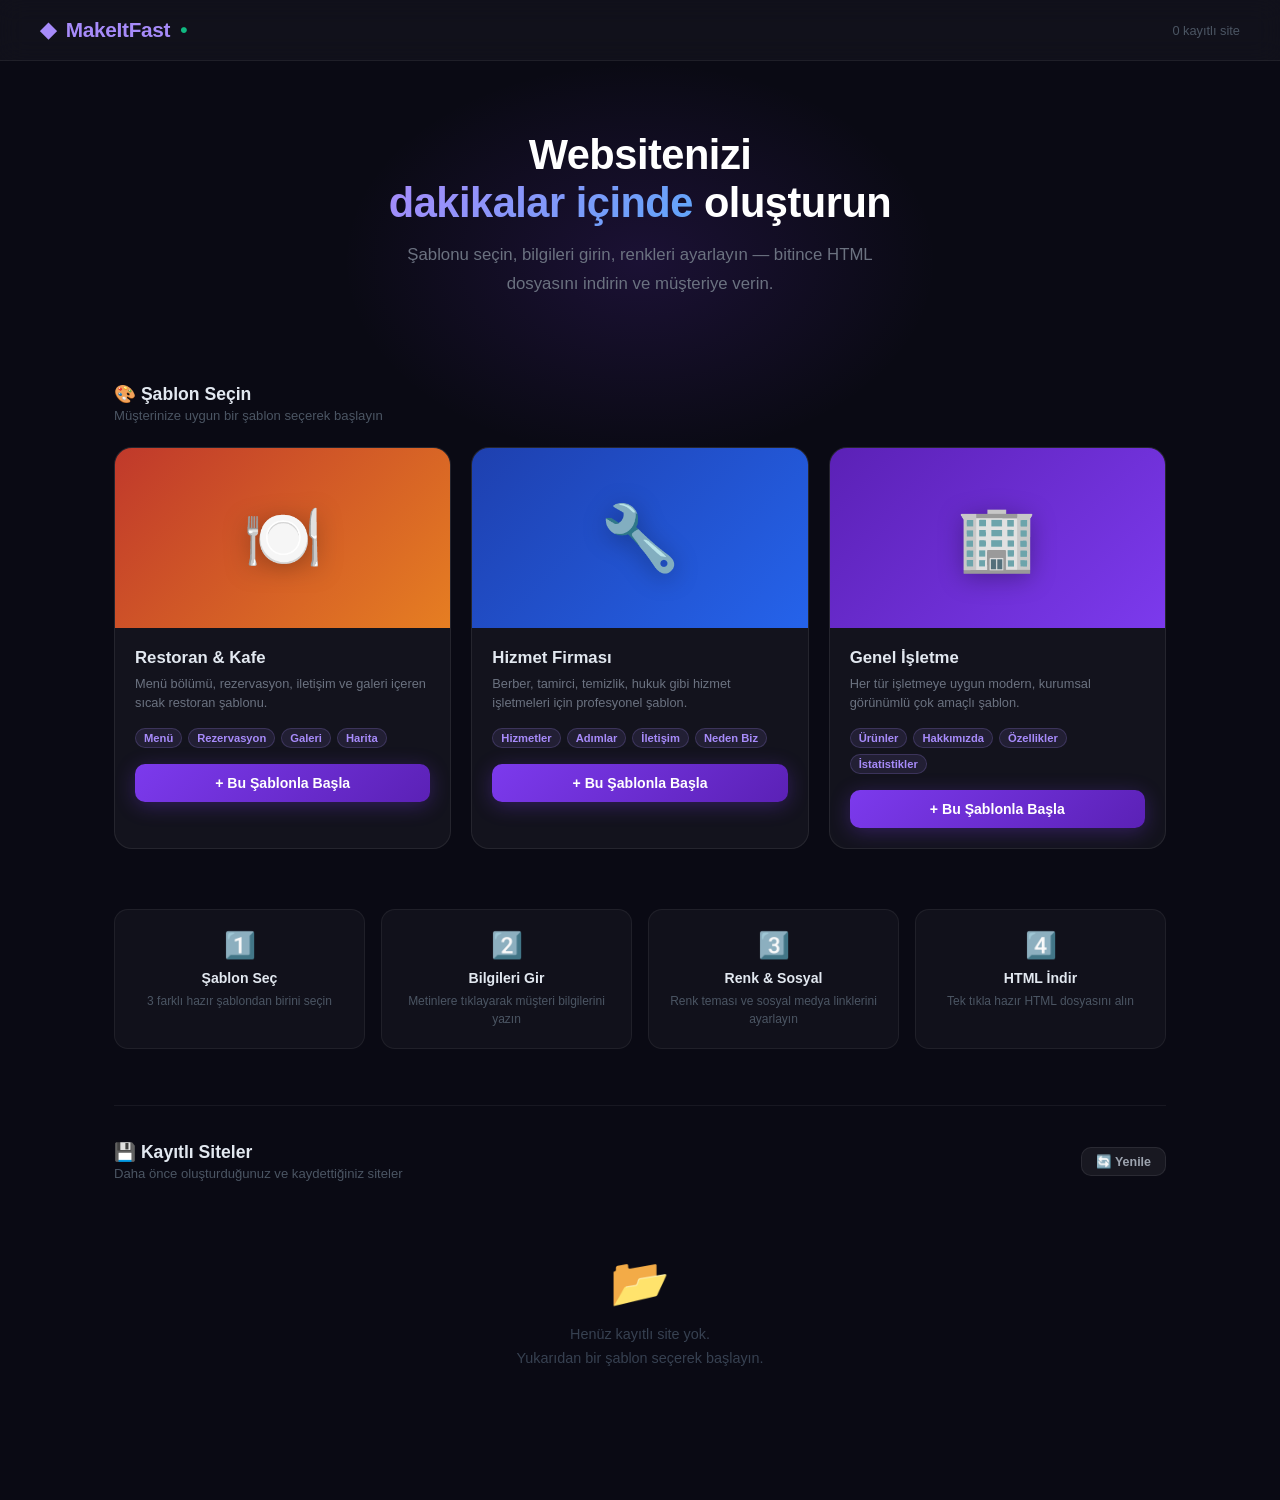
==== index.html @ 0255619b "Add files via upload" ====
<!DOCTYPE html>
<html lang="tr">
<head>
  <meta charset="UTF-8">
  <meta name="viewport" content="width=device-width, initial-scale=1.0">
  <title>MakeItFast — Hızlı Website Oluşturucu</title>
  <link rel="stylesheet" href="css/dashboard.css">
</head>
<body>

  <!-- ═══════════════════════════════════════════════════════
       HEADER
  ════════════════════════════════════════════════════════════ -->
  <header class="header">
    <div class="header-brand">
      <span>◆</span> MakeItFast <span class="dot">•</span>
    </div>
    <div class="header-actions">
      <span style="font-size:.8rem;color:#4B5563;" id="site-count-badge"></span>
    </div>
  </header>

  <!-- ═══════════════════════════════════════════════════════
       INTRO
  ════════════════════════════════════════════════════════════ -->
  <section class="dash-intro">
    <h1>Websitenizi<br><em>dakikalar içinde</em> oluşturun</h1>
    <p>Şablonu seçin, bilgileri girin, renkleri ayarlayın — bitince HTML dosyasını indirin ve müşteriye verin.</p>
  </section>

  <!-- ═══════════════════════════════════════════════════════
       MAIN CONTENT
  ════════════════════════════════════════════════════════════ -->
  <main class="dash-content">

    <!-- ─── TEMPLATES ──────────────────────────────────── -->
    <div class="section-header">
      <div>
        <div class="section-title">🎨 Şablon Seçin</div>
        <div class="section-subtitle">Müşterinize uygun bir şablon seçerek başlayın</div>
      </div>
    </div>

    <div class="templates-grid">

      <!-- Restoran -->
      <div class="template-card tpl-restaurant">
        <div class="template-preview">
          <span class="emoji">🍽️</span>
        </div>
        <div class="template-info">
          <div class="template-name">Restoran & Kafe</div>
          <div class="template-desc">Menü bölümü, rezervasyon, iletişim ve galeri içeren sıcak restoran şablonu.</div>
          <div class="template-tags">
            <span class="tag">Menü</span>
            <span class="tag">Rezervasyon</span>
            <span class="tag">Galeri</span>
            <span class="tag">Harita</span>
          </div>
          <a class="btn btn-primary" href="editor.html?template=restaurant&id=new" onclick="createSite('restaurant')">
            + Bu Şablonla Başla
          </a>
        </div>
      </div>

      <!-- Hizmet -->
      <div class="template-card tpl-service">
        <div class="template-preview">
          <span class="emoji">🔧</span>
        </div>
        <div class="template-info">
          <div class="template-name">Hizmet Firması</div>
          <div class="template-desc">Berber, tamirci, temizlik, hukuk gibi hizmet işletmeleri için profesyonel şablon.</div>
          <div class="template-tags">
            <span class="tag">Hizmetler</span>
            <span class="tag">Adımlar</span>
            <span class="tag">İletişim</span>
            <span class="tag">Neden Biz</span>
          </div>
          <a class="btn btn-primary" href="editor.html?template=service&id=new" onclick="createSite('service')">
            + Bu Şablonla Başla
          </a>
        </div>
      </div>

      <!-- Genel -->
      <div class="template-card tpl-business">
        <div class="template-preview">
          <span class="emoji">🏢</span>
        </div>
        <div class="template-info">
          <div class="template-name">Genel İşletme</div>
          <div class="template-desc">Her tür işletmeye uygun modern, kurumsal görünümlü çok amaçlı şablon.</div>
          <div class="template-tags">
            <span class="tag">Ürünler</span>
            <span class="tag">Hakkımızda</span>
            <span class="tag">Özellikler</span>
            <span class="tag">İstatistikler</span>
          </div>
          <a class="btn btn-primary" href="editor.html?template=business&id=new" onclick="createSite('business')">
            + Bu Şablonla Başla
          </a>
        </div>
      </div>

    </div>

    <!-- ─── HOW IT WORKS ────────────────────────────────── -->
    <div style="display:grid;grid-template-columns:repeat(4,1fr);gap:16px;margin-bottom:56px;">
      <div style="background:rgba(255,255,255,.03);border:1px solid rgba(255,255,255,.06);border-radius:14px;padding:20px;text-align:center;">
        <div style="font-size:1.6rem;margin-bottom:10px;">1️⃣</div>
        <div style="font-size:.88rem;font-weight:700;color:#E2E8F0;margin-bottom:6px;">Şablon Seç</div>
        <div style="font-size:.75rem;color:#4B5563;line-height:1.5;">3 farklı hazır şablondan birini seçin</div>
      </div>
      <div style="background:rgba(255,255,255,.03);border:1px solid rgba(255,255,255,.06);border-radius:14px;padding:20px;text-align:center;">
        <div style="font-size:1.6rem;margin-bottom:10px;">2️⃣</div>
        <div style="font-size:.88rem;font-weight:700;color:#E2E8F0;margin-bottom:6px;">Bilgileri Gir</div>
        <div style="font-size:.75rem;color:#4B5563;line-height:1.5;">Metinlere tıklayarak müşteri bilgilerini yazın</div>
      </div>
      <div style="background:rgba(255,255,255,.03);border:1px solid rgba(255,255,255,.06);border-radius:14px;padding:20px;text-align:center;">
        <div style="font-size:1.6rem;margin-bottom:10px;">3️⃣</div>
        <div style="font-size:.88rem;font-weight:700;color:#E2E8F0;margin-bottom:6px;">Renk & Sosyal</div>
        <div style="font-size:.75rem;color:#4B5563;line-height:1.5;">Renk teması ve sosyal medya linklerini ayarlayın</div>
      </div>
      <div style="background:rgba(255,255,255,.03);border:1px solid rgba(255,255,255,.06);border-radius:14px;padding:20px;text-align:center;">
        <div style="font-size:1.6rem;margin-bottom:10px;">4️⃣</div>
        <div style="font-size:.88rem;font-weight:700;color:#E2E8F0;margin-bottom:6px;">HTML İndir</div>
        <div style="font-size:.75rem;color:#4B5563;line-height:1.5;">Tek tıkla hazır HTML dosyasını alın</div>
      </div>
    </div>

    <hr class="divider">

    <!-- ─── SAVED SITES ─────────────────────────────────── -->
    <div class="section-header">
      <div>
        <div class="section-title">💾 Kayıtlı Siteler</div>
        <div class="section-subtitle">Daha önce oluşturduğunuz ve kaydettiğiniz siteler</div>
      </div>
      <button class="btn btn-ghost btn-sm" onclick="loadSitesList()">🔄 Yenile</button>
    </div>

    <div class="sites-list" id="sites-list">
      <div class="empty-state">
        <div class="empty-icon">📂</div>
        <p>Henüz kayıtlı site yok.<br>Yukarıdan bir şablon seçerek başlayın.</p>
      </div>
    </div>

  </main>

  <!-- ─── DELETE MODAL ──────────────────────────────────── -->
  <div class="modal-overlay" id="delete-modal">
    <div class="modal">
      <h3>🗑️ Siteyi Sil</h3>
      <p>Bu siteyi silmek istediğinizden emin misiniz? Bu işlem geri alınamaz.</p>
      <div class="modal-btns">
        <button class="btn btn-ghost" onclick="closeDeleteModal()">İptal</button>
        <button class="btn btn-danger" id="confirm-delete-btn">Evet, Sil</button>
      </div>
    </div>
  </div>

  <script>
    const TEMPLATE_META = {
      restaurant: { name: 'Restoran & Kafe', emoji: '🍽️', iconClass: 'site-icon-restaurant' },
      service:    { name: 'Hizmet Firması',  emoji: '🔧', iconClass: 'site-icon-service'    },
      business:   { name: 'Genel İşletme',   emoji: '🏢', iconClass: 'site-icon-business'   }
    };

    // When clicking "Bu Şablonla Başla", generate a new ID so it's a fresh site
    function createSite(templateId) {
      const id = Date.now().toString();
      const url = 'editor.html?template=' + templateId + '&id=' + id;
      window.location.href = url;
      return false;
    }

    function loadSitesList() {
      const index = JSON.parse(localStorage.getItem('sites_index') || '[]');
      const list = document.getElementById('sites-list');
      const badge = document.getElementById('site-count-badge');

      if (badge) badge.textContent = index.length + ' kayıtlı site';

      if (!index.length) {
        list.innerHTML = `<div class="empty-state"><div class="empty-icon">📂</div><p>Henüz kayıtlı site yok.<br>Yukarıdan bir şablon seçerek başlayın.</p></div>`;
        return;
      }

      list.innerHTML = index.map(site => {
        const meta = TEMPLATE_META[site.template] || { name: site.template, emoji: '🌐', iconClass: '' };
        const date = site.updatedAt ? new Date(site.updatedAt).toLocaleDateString('tr-TR', { day:'numeric', month:'long', year:'numeric', hour:'2-digit', minute:'2-digit' }) : '';
        return `
          <div class="site-card" id="sc-${site.id}">
            <div class="site-icon ${meta.iconClass}">${meta.emoji}</div>
            <div class="site-info">
              <div class="site-name">${escHtml(site.name || 'İsimsiz Site')}</div>
              <div class="site-meta">${meta.name} · Son güncelleme: ${date}</div>
            </div>
            <div class="site-actions">
              <a class="btn btn-ghost btn-sm" href="editor.html?template=${site.template}&id=${site.id}">✏️ Düzenle</a>
              <button class="btn btn-ghost btn-sm" onclick="downloadSite('${site.id}')">⬇ İndir</button>
              <button class="btn btn-danger btn-sm" onclick="confirmDelete('${site.id}')">🗑</button>
            </div>
          </div>`;
      }).join('');
    }

    function escHtml(s) { return s.replace(/&/g,'&amp;').replace(/</g,'&lt;').replace(/>/g,'&gt;'); }

    // Delete
    let pendingDeleteId = null;

    function confirmDelete(id) {
      pendingDeleteId = id;
      document.getElementById('delete-modal').classList.add('open');
      document.getElementById('confirm-delete-btn').onclick = () => deleteSite(id);
    }

    function closeDeleteModal() {
      document.getElementById('delete-modal').classList.remove('open');
      pendingDeleteId = null;
    }

    function deleteSite(id) {
      localStorage.removeItem('site_' + id);
      let index = JSON.parse(localStorage.getItem('sites_index') || '[]');
      index = index.filter(s => s.id !== id);
      localStorage.setItem('sites_index', JSON.stringify(index));
      closeDeleteModal();
      loadSitesList();
    }

    // Download from dashboard
    function downloadSite(id) {
      const data = localStorage.getItem('site_' + id);
      if (!data) { alert('Site verisi bulunamadı.'); return; }
      const site = JSON.parse(data);

      // We need templates to be loaded — open editor to export
      // Quick workaround: redirect to editor with export param
      const url = 'editor.html?template=' + site.template + '&id=' + id + '&autoexport=1';
      window.open(url, '_blank');
    }

    // Close modal on overlay click
    document.getElementById('delete-modal').addEventListener('click', function(e) {
      if (e.target === this) closeDeleteModal();
    });

    // Fix template card links to use createSite
    document.querySelectorAll('.template-card .btn').forEach(btn => {
      btn.addEventListener('click', function(e) {
        e.preventDefault();
        const href = this.getAttribute('href');
        const m = href.match(/template=(\w+)/);
        if (m) createSite(m[1]);
      });
    });

    // Init
    loadSitesList();
  </script>

</body>
</html>
---- css/dashboard.css ----
/* ============================================================
   DASHBOARD.CSS — Ana sayfa stilleri
   ============================================================ */

*, *::before, *::after { box-sizing: border-box; margin: 0; padding: 0; }
html { scroll-behavior: smooth; }
body {
  font-family: -apple-system, BlinkMacSystemFont, 'Segoe UI', Roboto, Arial, sans-serif;
  background: #0A0A14;
  color: #F1F5F9;
  min-height: 100vh;
}

/* ─── HEADER ──────────────────────────────────────────────── */
.header {
  display: flex;
  align-items: center;
  justify-content: space-between;
  padding: 18px 40px;
  background: rgba(255,255,255,.03);
  border-bottom: 1px solid rgba(255,255,255,.06);
  position: sticky;
  top: 0;
  z-index: 100;
  backdrop-filter: blur(12px);
}

.header-brand {
  display: flex;
  align-items: center;
  gap: 10px;
  font-size: 1.3rem;
  font-weight: 900;
  color: #A78BFA;
  letter-spacing: -.3px;
}

.header-brand .dot { color: #10B981; }

.header-actions { display: flex; align-items: center; gap: 10px; }

/* ─── HERO / INTRO ──────────────────────────────────────────── */
.dash-intro {
  text-align: center;
  padding: 70px 20px 50px;
  position: relative;
}

.dash-intro::before {
  content: '';
  position: absolute;
  top: 0; left: 50%; transform: translateX(-50%);
  width: 600px; height: 400px;
  background: radial-gradient(ellipse at center, rgba(124,58,237,.15) 0%, transparent 70%);
  pointer-events: none;
}

.dash-intro h1 {
  font-size: 2.6rem;
  font-weight: 900;
  color: #fff;
  margin-bottom: 14px;
  letter-spacing: -.5px;
  position: relative;
}

.dash-intro h1 em {
  font-style: normal;
  background: linear-gradient(135deg, #A78BFA, #60A5FA);
  -webkit-background-clip: text;
  -webkit-text-fill-color: transparent;
  background-clip: text;
}

.dash-intro p {
  color: #6B7280;
  font-size: 1.05rem;
  max-width: 500px;
  margin: 0 auto 36px;
  line-height: 1.7;
  position: relative;
}

/* ─── BUTTONS ───────────────────────────────────────────────── */
.btn {
  display: inline-flex;
  align-items: center;
  gap: 8px;
  padding: 11px 22px;
  border-radius: 10px;
  font-size: .88rem;
  font-weight: 700;
  cursor: pointer;
  border: none;
  transition: all .2s;
  text-decoration: none;
}

.btn-primary {
  background: linear-gradient(135deg, #7C3AED, #5B21B6);
  color: #fff;
  box-shadow: 0 4px 20px rgba(124,58,237,.3);
}

.btn-primary:hover {
  transform: translateY(-2px);
  box-shadow: 0 8px 30px rgba(124,58,237,.4);
}

.btn-ghost {
  background: rgba(255,255,255,.06);
  color: #9CA3AF;
  border: 1px solid rgba(255,255,255,.08);
}

.btn-ghost:hover {
  background: rgba(255,255,255,.1);
  color: #fff;
}

.btn-danger {
  background: rgba(220,38,38,.15);
  color: #F87171;
  border: 1px solid rgba(220,38,38,.2);
}

.btn-danger:hover {
  background: rgba(220,38,38,.25);
}

.btn-sm { padding: 6px 14px; font-size: .78rem; }

/* ─── MAIN CONTENT ──────────────────────────────────────────── */
.dash-content { max-width: 1100px; margin: 0 auto; padding: 0 24px 80px; }

/* ─── TEMPLATE PICKER ───────────────────────────────────────── */
.section-header {
  display: flex;
  align-items: center;
  justify-content: space-between;
  margin-bottom: 24px;
}

.section-title {
  font-size: 1.1rem;
  font-weight: 800;
  color: #E2E8F0;
}

.section-subtitle {
  font-size: .82rem;
  color: #4B5563;
  margin-top: 3px;
}

.templates-grid {
  display: grid;
  grid-template-columns: repeat(3, 1fr);
  gap: 20px;
  margin-bottom: 60px;
}

.template-card {
  background: rgba(255,255,255,.04);
  border: 1px solid rgba(255,255,255,.08);
  border-radius: 18px;
  overflow: hidden;
  cursor: pointer;
  transition: all .25s;
  position: relative;
}

.template-card:hover {
  border-color: rgba(167,139,250,.5);
  background: rgba(167,139,250,.05);
  transform: translateY(-4px);
  box-shadow: 0 12px 40px rgba(124,58,237,.15);
}

.template-preview {
  height: 180px;
  display: flex;
  align-items: center;
  justify-content: center;
  font-size: 4rem;
  position: relative;
  overflow: hidden;
}

.template-preview::after {
  content: '';
  position: absolute;
  inset: 0;
  background: inherit;
  opacity: .3;
}

.tpl-restaurant .template-preview { background: linear-gradient(135deg, #C0392B, #E67E22); }
.tpl-service .template-preview    { background: linear-gradient(135deg, #1E40AF, #2563EB); }
.tpl-business .template-preview   { background: linear-gradient(135deg, #5B21B6, #7C3AED); }

.template-preview .emoji { position: relative; z-index: 1; filter: drop-shadow(0 4px 12px rgba(0,0,0,.3)); }

.template-info {
  padding: 20px;
}

.template-name {
  font-size: 1.05rem;
  font-weight: 700;
  color: #E2E8F0;
  margin-bottom: 6px;
}

.template-desc {
  font-size: .8rem;
  color: #6B7280;
  line-height: 1.5;
  margin-bottom: 16px;
}

.template-tags {
  display: flex;
  gap: 6px;
  flex-wrap: wrap;
  margin-bottom: 16px;
}

.tag {
  display: inline-block;
  background: rgba(167,139,250,.1);
  color: #A78BFA;
  border: 1px solid rgba(167,139,250,.2);
  padding: 3px 8px;
  border-radius: 20px;
  font-size: .7rem;
  font-weight: 600;
}

.template-card .btn {
  width: 100%;
  justify-content: center;
}

/* ─── SAVED SITES ────────────────────────────────────────────── */
.sites-list {
  display: flex;
  flex-direction: column;
  gap: 12px;
}

.site-card {
  display: flex;
  align-items: center;
  gap: 16px;
  background: rgba(255,255,255,.04);
  border: 1px solid rgba(255,255,255,.07);
  border-radius: 14px;
  padding: 16px 20px;
  transition: all .2s;
}

.site-card:hover {
  background: rgba(255,255,255,.07);
  border-color: rgba(255,255,255,.12);
}

.site-icon {
  width: 48px;
  height: 48px;
  border-radius: 12px;
  display: flex;
  align-items: center;
  justify-content: center;
  font-size: 1.5rem;
  flex-shrink: 0;
}

.site-icon-restaurant { background: linear-gradient(135deg, #C0392B, #E67E22); }
.site-icon-service    { background: linear-gradient(135deg, #1E40AF, #2563EB); }
.site-icon-business   { background: linear-gradient(135deg, #5B21B6, #7C3AED); }

.site-info { flex: 1; min-width: 0; }

.site-name {
  font-size: .98rem;
  font-weight: 700;
  color: #E2E8F0;
  white-space: nowrap;
  overflow: hidden;
  text-overflow: ellipsis;
}

.site-meta {
  font-size: .75rem;
  color: #4B5563;
  margin-top: 3px;
}

.site-actions {
  display: flex;
  gap: 8px;
  flex-shrink: 0;
}

.empty-state {
  text-align: center;
  padding: 50px 20px;
  color: #374151;
}

.empty-state .empty-icon { font-size: 3rem; margin-bottom: 12px; }
.empty-state p { font-size: .9rem; line-height: 1.6; }

/* ─── DIVIDER ────────────────────────────────────────────────── */
.divider {
  border: none;
  border-top: 1px solid rgba(255,255,255,.06);
  margin: 48px 0 36px;
}

/* ─── CONFIRM MODAL ─────────────────────────────────────────── */
.modal-overlay {
  display: none;
  position: fixed;
  inset: 0;
  background: rgba(0,0,0,.7);
  backdrop-filter: blur(4px);
  z-index: 999;
  align-items: center;
  justify-content: center;
}

.modal-overlay.open { display: flex; }

.modal {
  background: #1A1A2E;
  border: 1px solid rgba(255,255,255,.1);
  border-radius: 18px;
  padding: 32px;
  max-width: 420px;
  width: 90%;
  text-align: center;
}

.modal h3 { font-size: 1.1rem; color: #fff; margin-bottom: 10px; }
.modal p  { font-size: .88rem; color: #6B7280; margin-bottom: 24px; line-height: 1.6; }
.modal-btns { display: flex; gap: 10px; justify-content: center; }

/* ─── RESPONSIVE ─────────────────────────────────────────────── */
@media (max-width: 768px) {
  .templates-grid { grid-template-columns: 1fr; }
  .header { padding: 14px 16px; }
  .dash-intro h1 { font-size: 1.8rem; }
  .dash-content { padding: 0 16px 60px; }
}
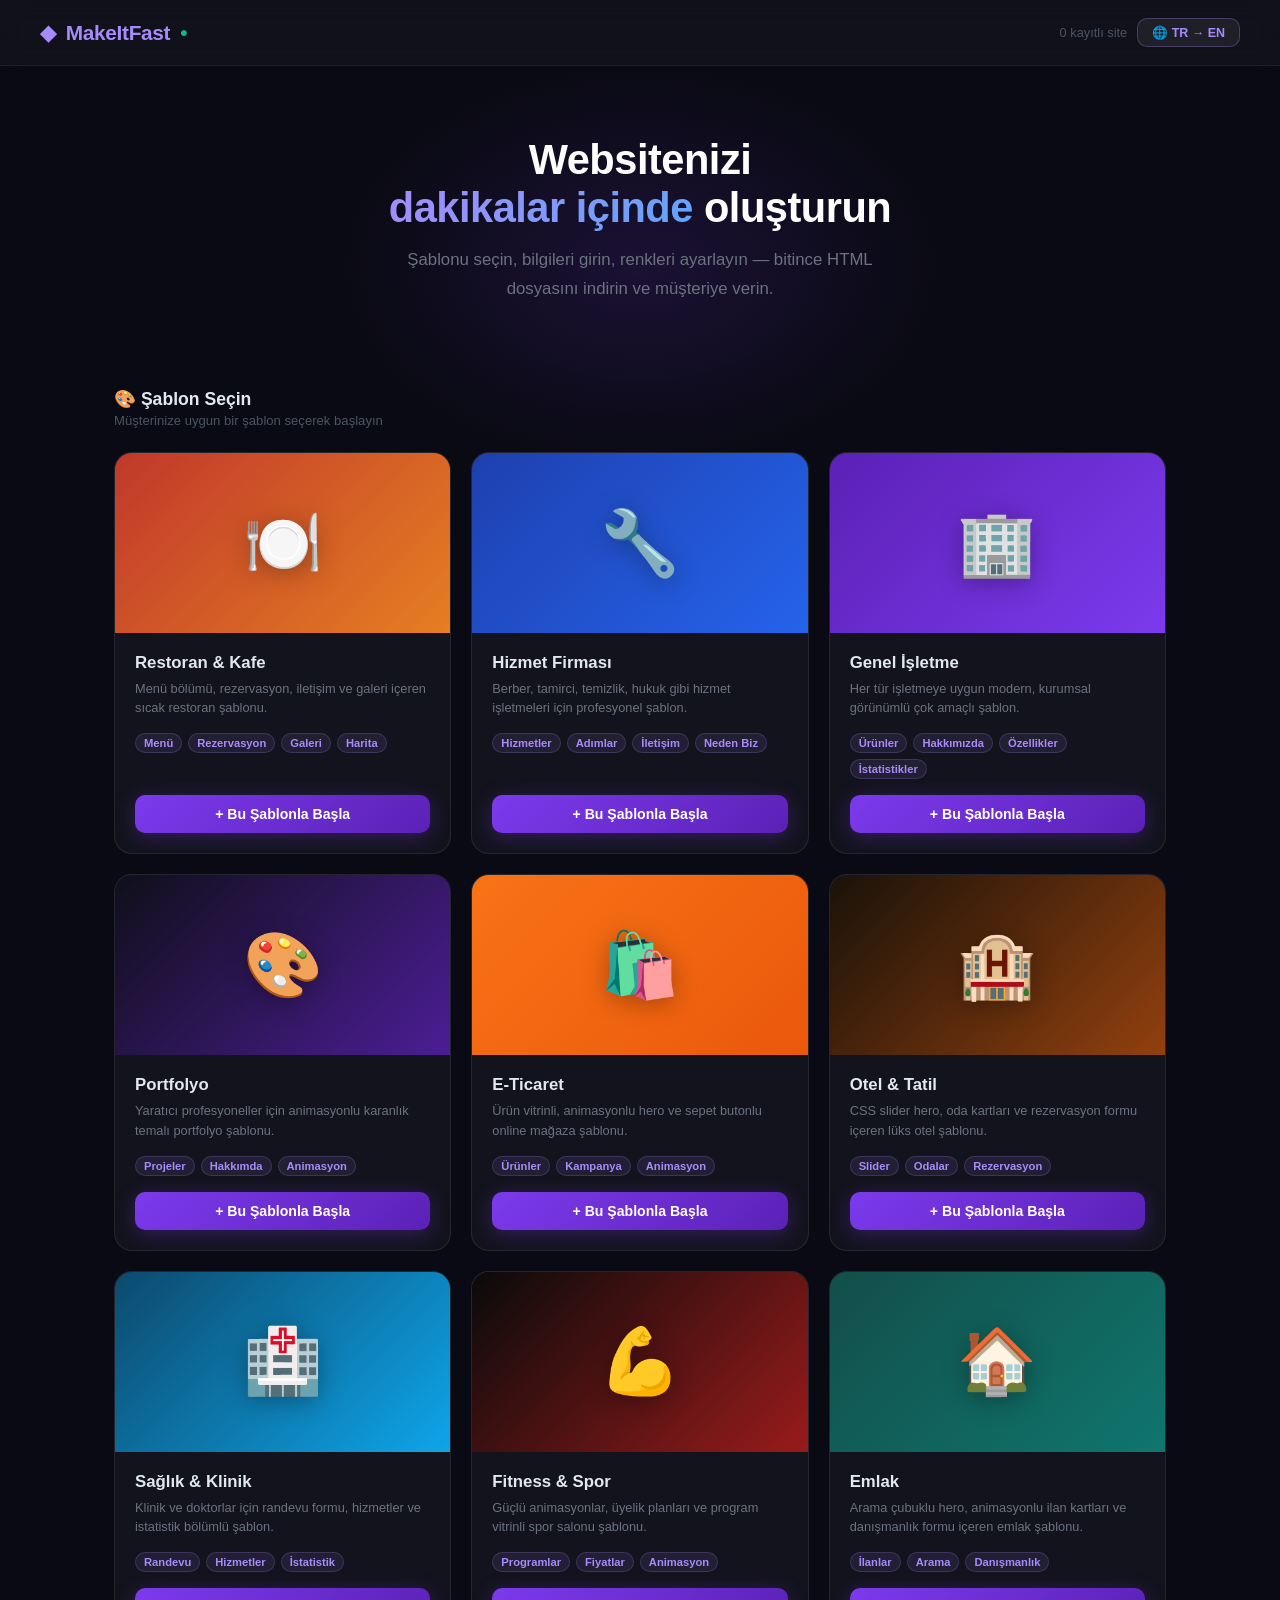
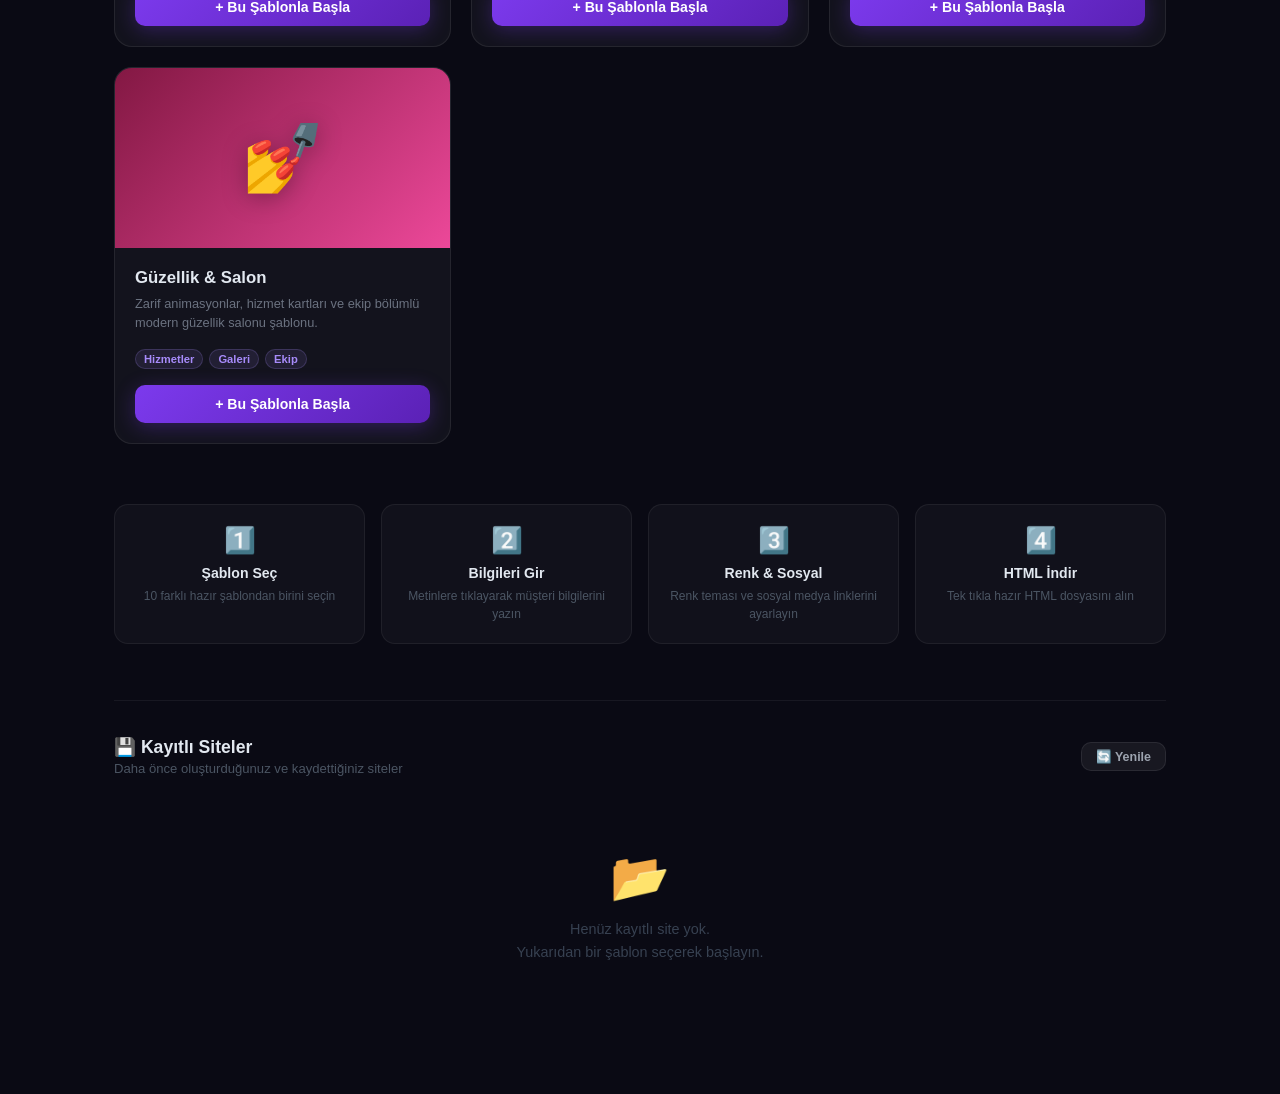
==== commit 4e8ed11f: "Add files via upload" ====
--- a/index.html
+++ b/index.html
@@ -17,6 +17,7 @@
     </div>
     <div class="header-actions">
       <span style="font-size:.8rem;color:#4B5563;" id="site-count-badge"></span>
+      <button class="btn btn-ghost btn-sm" id="dash-lang-btn" onclick="toggleDashLang()" style="font-weight:700;color:#A78BFA;border-color:rgba(167,139,250,.3);">🌐 TR → EN</button>
     </div>
   </header>
 
@@ -24,8 +25,8 @@
        INTRO
   ════════════════════════════════════════════════════════════ -->
   <section class="dash-intro">
-    <h1>Websitenizi<br><em>dakikalar içinde</em> oluşturun</h1>
-    <p>Şablonu seçin, bilgileri girin, renkleri ayarlayın — bitince HTML dosyasını indirin ve müşteriye verin.</p>
+    <h1 data-tr="Websitenizi<br><em>dakikalar içinde</em> oluşturun" data-en="Build your website<br><em>in minutes</em>">Websitenizi<br><em>dakikalar içinde</em> oluşturun</h1>
+    <p data-tr="Şablonu seçin, bilgileri girin, renkleri ayarlayın — bitince HTML dosyasını indirin ve müşteriye verin." data-en="Choose a template, enter your info, adjust colors — then download the HTML file and hand it to your client.">Şablonu seçin, bilgileri girin, renkleri ayarlayın — bitince HTML dosyasını indirin ve müşteriye verin.</p>
   </section>
 
   <!-- ═══════════════════════════════════════════════════════
@@ -36,8 +37,8 @@
     <!-- ─── TEMPLATES ──────────────────────────────────── -->
     <div class="section-header">
       <div>
-        <div class="section-title">🎨 Şablon Seçin</div>
-        <div class="section-subtitle">Müşterinize uygun bir şablon seçerek başlayın</div>
+        <div class="section-title" data-tr="🎨 Şablon Seçin" data-en="🎨 Choose a Template">🎨 Şablon Seçin</div>
+        <div class="section-subtitle" data-tr="Müşterinize uygun bir şablon seçerek başlayın" data-en="Start by selecting a template that fits your client">Müşterinize uygun bir şablon seçerek başlayın</div>
       </div>
     </div>
 
@@ -49,15 +50,15 @@
           <span class="emoji">🍽️</span>
         </div>
         <div class="template-info">
-          <div class="template-name">Restoran & Kafe</div>
-          <div class="template-desc">Menü bölümü, rezervasyon, iletişim ve galeri içeren sıcak restoran şablonu.</div>
-          <div class="template-tags">
-            <span class="tag">Menü</span>
-            <span class="tag">Rezervasyon</span>
-            <span class="tag">Galeri</span>
-            <span class="tag">Harita</span>
-          </div>
-          <a class="btn btn-primary" href="editor.html?template=restaurant&id=new" onclick="createSite('restaurant')">
+          <div class="template-name" data-tr="Restoran &amp; Kafe" data-en="Restaurant &amp; Cafe">Restoran &amp; Kafe</div>
+          <div class="template-desc" data-tr="Menü bölümü, rezervasyon, iletişim ve galeri içeren sıcak restoran şablonu." data-en="A warm restaurant template with menu, reservation, contact and gallery sections.">Menü bölümü, rezervasyon, iletişim ve galeri içeren sıcak restoran şablonu.</div>
+          <div class="template-tags">
+            <span class="tag" data-tr="Menü" data-en="Menu">Menü</span>
+            <span class="tag" data-tr="Rezervasyon" data-en="Reservation">Rezervasyon</span>
+            <span class="tag" data-tr="Galeri" data-en="Gallery">Galeri</span>
+            <span class="tag" data-tr="Harita" data-en="Map">Harita</span>
+          </div>
+          <a class="btn btn-primary" href="editor.html?template=restaurant&id=new" data-tr="+ Bu Şablonla Başla" data-en="+ Start with This Template">
             + Bu Şablonla Başla
           </a>
         </div>
@@ -69,15 +70,15 @@
           <span class="emoji">🔧</span>
         </div>
         <div class="template-info">
-          <div class="template-name">Hizmet Firması</div>
-          <div class="template-desc">Berber, tamirci, temizlik, hukuk gibi hizmet işletmeleri için profesyonel şablon.</div>
-          <div class="template-tags">
-            <span class="tag">Hizmetler</span>
-            <span class="tag">Adımlar</span>
-            <span class="tag">İletişim</span>
-            <span class="tag">Neden Biz</span>
-          </div>
-          <a class="btn btn-primary" href="editor.html?template=service&id=new" onclick="createSite('service')">
+          <div class="template-name" data-tr="Hizmet Firması" data-en="Service Business">Hizmet Firması</div>
+          <div class="template-desc" data-tr="Berber, tamirci, temizlik, hukuk gibi hizmet işletmeleri için profesyonel şablon." data-en="Professional template for service businesses like barbers, repair shops, cleaning and legal services.">Berber, tamirci, temizlik, hukuk gibi hizmet işletmeleri için profesyonel şablon.</div>
+          <div class="template-tags">
+            <span class="tag" data-tr="Hizmetler" data-en="Services">Hizmetler</span>
+            <span class="tag" data-tr="Adımlar" data-en="Steps">Adımlar</span>
+            <span class="tag" data-tr="İletişim" data-en="Contact">İletişim</span>
+            <span class="tag" data-tr="Neden Biz" data-en="Why Us">Neden Biz</span>
+          </div>
+          <a class="btn btn-primary" href="editor.html?template=service&id=new" data-tr="+ Bu Şablonla Başla" data-en="+ Start with This Template">
             + Bu Şablonla Başla
           </a>
         </div>
@@ -89,15 +90,148 @@
           <span class="emoji">🏢</span>
         </div>
         <div class="template-info">
-          <div class="template-name">Genel İşletme</div>
-          <div class="template-desc">Her tür işletmeye uygun modern, kurumsal görünümlü çok amaçlı şablon.</div>
-          <div class="template-tags">
-            <span class="tag">Ürünler</span>
-            <span class="tag">Hakkımızda</span>
-            <span class="tag">Özellikler</span>
-            <span class="tag">İstatistikler</span>
-          </div>
-          <a class="btn btn-primary" href="editor.html?template=business&id=new" onclick="createSite('business')">
+          <div class="template-name" data-tr="Genel İşletme" data-en="General Business">Genel İşletme</div>
+          <div class="template-desc" data-tr="Her tür işletmeye uygun modern, kurumsal görünümlü çok amaçlı şablon." data-en="A modern, corporate-looking multipurpose template suitable for any type of business.">Her tür işletmeye uygun modern, kurumsal görünümlü çok amaçlı şablon.</div>
+          <div class="template-tags">
+            <span class="tag" data-tr="Ürünler" data-en="Products">Ürünler</span>
+            <span class="tag" data-tr="Hakkımızda" data-en="About Us">Hakkımızda</span>
+            <span class="tag" data-tr="Özellikler" data-en="Features">Özellikler</span>
+            <span class="tag" data-tr="İstatistikler" data-en="Statistics">İstatistikler</span>
+          </div>
+          <a class="btn btn-primary" href="editor.html?template=business&id=new" data-tr="+ Bu Şablonla Başla" data-en="+ Start with This Template">
+            + Bu Şablonla Başla
+          </a>
+        </div>
+      </div>
+
+      <!-- Portfolyo -->
+      <div class="template-card tpl-portfolio">
+        <div class="template-preview">
+          <span class="emoji">🎨</span>
+        </div>
+        <div class="template-info">
+          <div class="template-name" data-tr="Portfolyo" data-en="Portfolio">Portfolyo</div>
+          <div class="template-desc" data-tr="Yaratıcı profesyoneller için animasyonlu karanlık temalı portfolyo şablonu." data-en="Dark-themed animated portfolio template for creative professionals.">Yaratıcı profesyoneller için animasyonlu karanlık temalı portfolyo şablonu.</div>
+          <div class="template-tags">
+            <span class="tag" data-tr="Projeler" data-en="Projects">Projeler</span>
+            <span class="tag" data-tr="Hakkımda" data-en="About">Hakkımda</span>
+            <span class="tag" data-tr="Animasyon" data-en="Animation">Animasyon</span>
+          </div>
+          <a class="btn btn-primary" href="editor.html?template=portfolio&id=new" data-tr="+ Bu Şablonla Başla" data-en="+ Start with This Template">
+            + Bu Şablonla Başla
+          </a>
+        </div>
+      </div>
+
+      <!-- E-Ticaret -->
+      <div class="template-card tpl-ecommerce">
+        <div class="template-preview">
+          <span class="emoji">🛍️</span>
+        </div>
+        <div class="template-info">
+          <div class="template-name" data-tr="E-Ticaret" data-en="E-Commerce">E-Ticaret</div>
+          <div class="template-desc" data-tr="Ürün vitrinli, animasyonlu hero ve sepet butonlu online mağaza şablonu." data-en="Online store template with product showcase, animated hero and cart button.">Ürün vitrinli, animasyonlu hero ve sepet butonlu online mağaza şablonu.</div>
+          <div class="template-tags">
+            <span class="tag" data-tr="Ürünler" data-en="Products">Ürünler</span>
+            <span class="tag" data-tr="Kampanya" data-en="Campaign">Kampanya</span>
+            <span class="tag" data-tr="Animasyon" data-en="Animation">Animasyon</span>
+          </div>
+          <a class="btn btn-primary" href="editor.html?template=ecommerce&id=new" data-tr="+ Bu Şablonla Başla" data-en="+ Start with This Template">
+            + Bu Şablonla Başla
+          </a>
+        </div>
+      </div>
+
+      <!-- Otel -->
+      <div class="template-card tpl-hotel">
+        <div class="template-preview">
+          <span class="emoji">🏨</span>
+        </div>
+        <div class="template-info">
+          <div class="template-name" data-tr="Otel &amp; Tatil" data-en="Hotel &amp; Resort">Otel &amp; Tatil</div>
+          <div class="template-desc" data-tr="CSS slider hero, oda kartları ve rezervasyon formu içeren lüks otel şablonu." data-en="Luxury hotel template with CSS slider hero, room cards and reservation form.">CSS slider hero, oda kartları ve rezervasyon formu içeren lüks otel şablonu.</div>
+          <div class="template-tags">
+            <span class="tag" data-tr="Slider" data-en="Slider">Slider</span>
+            <span class="tag" data-tr="Odalar" data-en="Rooms">Odalar</span>
+            <span class="tag" data-tr="Rezervasyon" data-en="Reservation">Rezervasyon</span>
+          </div>
+          <a class="btn btn-primary" href="editor.html?template=hotel&id=new" data-tr="+ Bu Şablonla Başla" data-en="+ Start with This Template">
+            + Bu Şablonla Başla
+          </a>
+        </div>
+      </div>
+
+      <!-- Sağlık -->
+      <div class="template-card tpl-medical">
+        <div class="template-preview">
+          <span class="emoji">🏥</span>
+        </div>
+        <div class="template-info">
+          <div class="template-name" data-tr="Sağlık &amp; Klinik" data-en="Medical &amp; Clinic">Sağlık &amp; Klinik</div>
+          <div class="template-desc" data-tr="Klinik ve doktorlar için randevu formu, hizmetler ve istatistik bölümlü şablon." data-en="Template for clinics and doctors with appointment form, services and statistics sections.">Klinik ve doktorlar için randevu formu, hizmetler ve istatistik bölümlü şablon.</div>
+          <div class="template-tags">
+            <span class="tag" data-tr="Randevu" data-en="Appointment">Randevu</span>
+            <span class="tag" data-tr="Hizmetler" data-en="Services">Hizmetler</span>
+            <span class="tag" data-tr="İstatistik" data-en="Statistics">İstatistik</span>
+          </div>
+          <a class="btn btn-primary" href="editor.html?template=medical&id=new" data-tr="+ Bu Şablonla Başla" data-en="+ Start with This Template">
+            + Bu Şablonla Başla
+          </a>
+        </div>
+      </div>
+
+      <!-- Fitness -->
+      <div class="template-card tpl-fitness">
+        <div class="template-preview">
+          <span class="emoji">💪</span>
+        </div>
+        <div class="template-info">
+          <div class="template-name" data-tr="Fitness &amp; Spor" data-en="Fitness &amp; Sport">Fitness &amp; Spor</div>
+          <div class="template-desc" data-tr="Güçlü animasyonlar, üyelik planları ve program vitrinli spor salonu şablonu." data-en="Gym template with bold animations, membership plans and program showcase.">Güçlü animasyonlar, üyelik planları ve program vitrinli spor salonu şablonu.</div>
+          <div class="template-tags">
+            <span class="tag" data-tr="Programlar" data-en="Programs">Programlar</span>
+            <span class="tag" data-tr="Fiyatlar" data-en="Pricing">Fiyatlar</span>
+            <span class="tag" data-tr="Animasyon" data-en="Animation">Animasyon</span>
+          </div>
+          <a class="btn btn-primary" href="editor.html?template=fitness&id=new" data-tr="+ Bu Şablonla Başla" data-en="+ Start with This Template">
+            + Bu Şablonla Başla
+          </a>
+        </div>
+      </div>
+
+      <!-- Emlak -->
+      <div class="template-card tpl-realestate">
+        <div class="template-preview">
+          <span class="emoji">🏠</span>
+        </div>
+        <div class="template-info">
+          <div class="template-name" data-tr="Emlak" data-en="Real Estate">Emlak</div>
+          <div class="template-desc" data-tr="Arama çubuklu hero, animasyonlu ilan kartları ve danışmanlık formu içeren emlak şablonu." data-en="Real estate template with search hero, animated listing cards and consultation form.">Arama çubuklu hero, animasyonlu ilan kartları ve danışmanlık formu içeren emlak şablonu.</div>
+          <div class="template-tags">
+            <span class="tag" data-tr="İlanlar" data-en="Listings">İlanlar</span>
+            <span class="tag" data-tr="Arama" data-en="Search">Arama</span>
+            <span class="tag" data-tr="Danışmanlık" data-en="Consulting">Danışmanlık</span>
+          </div>
+          <a class="btn btn-primary" href="editor.html?template=realestate&id=new" data-tr="+ Bu Şablonla Başla" data-en="+ Start with This Template">
+            + Bu Şablonla Başla
+          </a>
+        </div>
+      </div>
+
+      <!-- Güzellik Salonu -->
+      <div class="template-card tpl-salon">
+        <div class="template-preview">
+          <span class="emoji">💅</span>
+        </div>
+        <div class="template-info">
+          <div class="template-name" data-tr="Güzellik &amp; Salon" data-en="Beauty &amp; Salon">Güzellik &amp; Salon</div>
+          <div class="template-desc" data-tr="Zarif animasyonlar, hizmet kartları ve ekip bölümlü modern güzellik salonu şablonu." data-en="Modern beauty salon template with elegant animations, service cards and team section.">Zarif animasyonlar, hizmet kartları ve ekip bölümlü modern güzellik salonu şablonu.</div>
+          <div class="template-tags">
+            <span class="tag" data-tr="Hizmetler" data-en="Services">Hizmetler</span>
+            <span class="tag" data-tr="Galeri" data-en="Gallery">Galeri</span>
+            <span class="tag" data-tr="Ekip" data-en="Team">Ekip</span>
+          </div>
+          <a class="btn btn-primary" href="editor.html?template=salon&id=new" data-tr="+ Bu Şablonla Başla" data-en="+ Start with This Template">
             + Bu Şablonla Başla
           </a>
         </div>
@@ -109,23 +243,23 @@
     <div style="display:grid;grid-template-columns:repeat(4,1fr);gap:16px;margin-bottom:56px;">
       <div style="background:rgba(255,255,255,.03);border:1px solid rgba(255,255,255,.06);border-radius:14px;padding:20px;text-align:center;">
         <div style="font-size:1.6rem;margin-bottom:10px;">1️⃣</div>
-        <div style="font-size:.88rem;font-weight:700;color:#E2E8F0;margin-bottom:6px;">Şablon Seç</div>
-        <div style="font-size:.75rem;color:#4B5563;line-height:1.5;">3 farklı hazır şablondan birini seçin</div>
+        <div style="font-size:.88rem;font-weight:700;color:#E2E8F0;margin-bottom:6px;" data-tr="Şablon Seç" data-en="Choose Template">Şablon Seç</div>
+        <div style="font-size:.75rem;color:#4B5563;line-height:1.5;" data-tr="10 farklı hazır şablondan birini seçin" data-en="Pick from 10 ready-made templates">10 farklı hazır şablondan birini seçin</div>
       </div>
       <div style="background:rgba(255,255,255,.03);border:1px solid rgba(255,255,255,.06);border-radius:14px;padding:20px;text-align:center;">
         <div style="font-size:1.6rem;margin-bottom:10px;">2️⃣</div>
-        <div style="font-size:.88rem;font-weight:700;color:#E2E8F0;margin-bottom:6px;">Bilgileri Gir</div>
-        <div style="font-size:.75rem;color:#4B5563;line-height:1.5;">Metinlere tıklayarak müşteri bilgilerini yazın</div>
+        <div style="font-size:.88rem;font-weight:700;color:#E2E8F0;margin-bottom:6px;" data-tr="Bilgileri Gir" data-en="Enter Info">Bilgileri Gir</div>
+        <div style="font-size:.75rem;color:#4B5563;line-height:1.5;" data-tr="Metinlere tıklayarak müşteri bilgilerini yazın" data-en="Click on text to fill in client details">Metinlere tıklayarak müşteri bilgilerini yazın</div>
       </div>
       <div style="background:rgba(255,255,255,.03);border:1px solid rgba(255,255,255,.06);border-radius:14px;padding:20px;text-align:center;">
         <div style="font-size:1.6rem;margin-bottom:10px;">3️⃣</div>
-        <div style="font-size:.88rem;font-weight:700;color:#E2E8F0;margin-bottom:6px;">Renk & Sosyal</div>
-        <div style="font-size:.75rem;color:#4B5563;line-height:1.5;">Renk teması ve sosyal medya linklerini ayarlayın</div>
+        <div style="font-size:.88rem;font-weight:700;color:#E2E8F0;margin-bottom:6px;" data-tr="Renk &amp; Sosyal" data-en="Colors &amp; Social">Renk &amp; Sosyal</div>
+        <div style="font-size:.75rem;color:#4B5563;line-height:1.5;" data-tr="Renk teması ve sosyal medya linklerini ayarlayın" data-en="Set color theme and social media links">Renk teması ve sosyal medya linklerini ayarlayın</div>
       </div>
       <div style="background:rgba(255,255,255,.03);border:1px solid rgba(255,255,255,.06);border-radius:14px;padding:20px;text-align:center;">
         <div style="font-size:1.6rem;margin-bottom:10px;">4️⃣</div>
-        <div style="font-size:.88rem;font-weight:700;color:#E2E8F0;margin-bottom:6px;">HTML İndir</div>
-        <div style="font-size:.75rem;color:#4B5563;line-height:1.5;">Tek tıkla hazır HTML dosyasını alın</div>
+        <div style="font-size:.88rem;font-weight:700;color:#E2E8F0;margin-bottom:6px;" data-tr="HTML İndir" data-en="Download HTML">HTML İndir</div>
+        <div style="font-size:.75rem;color:#4B5563;line-height:1.5;" data-tr="Tek tıkla hazır HTML dosyasını alın" data-en="Get the ready-to-use HTML file in one click">Tek tıkla hazır HTML dosyasını alın</div>
       </div>
     </div>
 
@@ -134,16 +268,16 @@
     <!-- ─── SAVED SITES ─────────────────────────────────── -->
     <div class="section-header">
       <div>
-        <div class="section-title">💾 Kayıtlı Siteler</div>
-        <div class="section-subtitle">Daha önce oluşturduğunuz ve kaydettiğiniz siteler</div>
-      </div>
-      <button class="btn btn-ghost btn-sm" onclick="loadSitesList()">🔄 Yenile</button>
+        <div class="section-title" data-tr="💾 Kayıtlı Siteler" data-en="💾 Saved Sites">💾 Kayıtlı Siteler</div>
+        <div class="section-subtitle" data-tr="Daha önce oluşturduğunuz ve kaydettiğiniz siteler" data-en="Sites you have previously created and saved">Daha önce oluşturduğunuz ve kaydettiğiniz siteler</div>
+      </div>
+      <button class="btn btn-ghost btn-sm" onclick="loadSitesList()" data-tr="🔄 Yenile" data-en="🔄 Refresh">🔄 Yenile</button>
     </div>
 
     <div class="sites-list" id="sites-list">
       <div class="empty-state">
         <div class="empty-icon">📂</div>
-        <p>Henüz kayıtlı site yok.<br>Yukarıdan bir şablon seçerek başlayın.</p>
+        <p data-tr="Henüz kayıtlı site yok.<br>Yukarıdan bir şablon seçerek başlayın." data-en="No saved sites yet.<br>Start by choosing a template above.">Henüz kayıtlı site yok.<br>Yukarıdan bir şablon seçerek başlayın.</p>
       </div>
     </div>
 
@@ -152,27 +286,60 @@
   <!-- ─── DELETE MODAL ──────────────────────────────────── -->
   <div class="modal-overlay" id="delete-modal">
     <div class="modal">
-      <h3>🗑️ Siteyi Sil</h3>
-      <p>Bu siteyi silmek istediğinizden emin misiniz? Bu işlem geri alınamaz.</p>
+      <h3 data-tr="🗑️ Siteyi Sil" data-en="🗑️ Delete Site">🗑️ Siteyi Sil</h3>
+      <p data-tr="Bu siteyi silmek istediğinizden emin misiniz? Bu işlem geri alınamaz." data-en="Are you sure you want to delete this site? This action cannot be undone.">Bu siteyi silmek istediğinizden emin misiniz? Bu işlem geri alınamaz.</p>
       <div class="modal-btns">
-        <button class="btn btn-ghost" onclick="closeDeleteModal()">İptal</button>
-        <button class="btn btn-danger" id="confirm-delete-btn">Evet, Sil</button>
+        <button class="btn btn-ghost" onclick="closeDeleteModal()" data-tr="İptal" data-en="Cancel">İptal</button>
+        <button class="btn btn-danger" id="confirm-delete-btn" data-tr="Evet, Sil" data-en="Yes, Delete">Evet, Sil</button>
       </div>
     </div>
   </div>
 
   <script>
+    // ─── LANGUAGE ────────────────────────────────────────────────
+    var DASH_LANG = localStorage.getItem('mif_lang') || 'tr';
+
+    function applyDashLang() {
+      document.querySelectorAll('[data-tr]').forEach(function(el) {
+        var val = el.getAttribute('data-' + DASH_LANG);
+        if (val) el.innerHTML = val;
+      });
+      var btn = document.getElementById('dash-lang-btn');
+      if (btn) btn.textContent = DASH_LANG === 'tr' ? '🌐 TR → EN' : '🌐 EN → TR';
+      loadSitesList();
+    }
+
+    function toggleDashLang() {
+      DASH_LANG = DASH_LANG === 'tr' ? 'en' : 'tr';
+      localStorage.setItem('mif_lang', DASH_LANG);
+      applyDashLang();
+    }
+
+    // ─── TEMPLATE META ───────────────────────────────────────────
     const TEMPLATE_META = {
-      restaurant: { name: 'Restoran & Kafe', emoji: '🍽️', iconClass: 'site-icon-restaurant' },
-      service:    { name: 'Hizmet Firması',  emoji: '🔧', iconClass: 'site-icon-service'    },
-      business:   { name: 'Genel İşletme',   emoji: '🏢', iconClass: 'site-icon-business'   }
+      restaurant: { nameTr: 'Restoran & Kafe', nameEn: 'Restaurant & Cafe', emoji: '🍽️', iconClass: 'site-icon-restaurant' },
+      service:    { nameTr: 'Hizmet Firması',  nameEn: 'Service Business',  emoji: '🔧', iconClass: 'site-icon-service'    },
+      business:   { nameTr: 'Genel İşletme',   nameEn: 'General Business',  emoji: '🏢', iconClass: 'site-icon-business'   },
+      portfolio:  { nameTr: 'Portfolyo',        nameEn: 'Portfolio',         emoji: '🎨', iconClass: 'site-icon-portfolio'  },
+      ecommerce:  { nameTr: 'E-Ticaret',        nameEn: 'E-Commerce',        emoji: '🛍️', iconClass: 'site-icon-ecommerce' },
+      hotel:      { nameTr: 'Otel & Tatil',     nameEn: 'Hotel & Resort',    emoji: '🏨', iconClass: 'site-icon-hotel'     },
+      medical:    { nameTr: 'Sağlık & Klinik',  nameEn: 'Medical & Clinic',  emoji: '🏥', iconClass: 'site-icon-medical'   },
+      fitness:    { nameTr: 'Fitness & Spor',   nameEn: 'Fitness & Sport',   emoji: '💪', iconClass: 'site-icon-fitness'   },
+      realestate: { nameTr: 'Emlak',            nameEn: 'Real Estate',       emoji: '🏠', iconClass: 'site-icon-realestate'},
+      salon:      { nameTr: 'Güzellik & Salon', nameEn: 'Beauty & Salon',    emoji: '💅', iconClass: 'site-icon-salon'     }
     };
 
-    // When clicking "Bu Şablonla Başla", generate a new ID so it's a fresh site
+    function _editorNav(template, id, autoexport) {
+      // npx serve strips query params on redirect — use sessionStorage to pass them
+      sessionStorage.setItem('_ed_template', template || '');
+      sessionStorage.setItem('_ed_site',     id       || 'new');
+      sessionStorage.setItem('_ed_export',   autoexport ? '1' : '');
+      window.location.href = 'editor.html';
+    }
+
     function createSite(templateId) {
       const id = Date.now().toString();
-      const url = 'editor.html?template=' + templateId + '&id=' + id;
-      window.location.href = url;
+      _editorNav(templateId, id, false);
       return false;
     }
 
@@ -180,42 +347,49 @@
       const index = JSON.parse(localStorage.getItem('sites_index') || '[]');
       const list = document.getElementById('sites-list');
       const badge = document.getElementById('site-count-badge');
-
-      if (badge) badge.textContent = index.length + ' kayıtlı site';
+      const isEn = DASH_LANG === 'en';
+
+      if (badge) badge.textContent = index.length + (isEn ? ' saved sites' : ' kayıtlı site');
 
       if (!index.length) {
-        list.innerHTML = `<div class="empty-state"><div class="empty-icon">📂</div><p>Henüz kayıtlı site yok.<br>Yukarıdan bir şablon seçerek başlayın.</p></div>`;
+        list.innerHTML = isEn
+          ? '<div class="empty-state"><div class="empty-icon">📂</div><p>No saved sites yet.<br>Start by choosing a template above.</p></div>'
+          : '<div class="empty-state"><div class="empty-icon">📂</div><p>Henüz kayıtlı site yok.<br>Yukarıdan bir şablon seçerek başlayın.</p></div>';
         return;
       }
 
-      list.innerHTML = index.map(site => {
-        const meta = TEMPLATE_META[site.template] || { name: site.template, emoji: '🌐', iconClass: '' };
-        const date = site.updatedAt ? new Date(site.updatedAt).toLocaleDateString('tr-TR', { day:'numeric', month:'long', year:'numeric', hour:'2-digit', minute:'2-digit' }) : '';
-        return `
-          <div class="site-card" id="sc-${site.id}">
-            <div class="site-icon ${meta.iconClass}">${meta.emoji}</div>
-            <div class="site-info">
-              <div class="site-name">${escHtml(site.name || 'İsimsiz Site')}</div>
-              <div class="site-meta">${meta.name} · Son güncelleme: ${date}</div>
-            </div>
-            <div class="site-actions">
-              <a class="btn btn-ghost btn-sm" href="editor.html?template=${site.template}&id=${site.id}">✏️ Düzenle</a>
-              <button class="btn btn-ghost btn-sm" onclick="downloadSite('${site.id}')">⬇ İndir</button>
-              <button class="btn btn-danger btn-sm" onclick="confirmDelete('${site.id}')">🗑</button>
-            </div>
-          </div>`;
+      list.innerHTML = index.map(function(site) {
+        const meta = TEMPLATE_META[site.template] || { nameTr: site.template, nameEn: site.template, emoji: '🌐', iconClass: '' };
+        const metaName = isEn ? meta.nameEn : meta.nameTr;
+        const siteName = escHtml(site.name || (isEn ? 'Untitled Site' : 'İsimsiz Site'));
+        const locale = isEn ? 'en-US' : 'tr-TR';
+        const date = site.updatedAt ? new Date(site.updatedAt).toLocaleDateString(locale, { day:'numeric', month:'long', year:'numeric', hour:'2-digit', minute:'2-digit' }) : '';
+        const lastUpdated = isEn ? 'Last updated: ' : 'Son güncelleme: ';
+        const editLabel = isEn ? '✏️ Edit' : '✏️ Düzenle';
+        const dlLabel   = isEn ? '⬇ Download' : '⬇ İndir';
+        return '<div class="site-card" id="sc-' + site.id + '">' +
+          '<div class="site-icon ' + meta.iconClass + '">' + meta.emoji + '</div>' +
+          '<div class="site-info">' +
+            '<div class="site-name">' + siteName + '</div>' +
+            '<div class="site-meta">' + metaName + ' · ' + lastUpdated + date + '</div>' +
+          '</div>' +
+          '<div class="site-actions">' +
+            '<a class="btn btn-ghost btn-sm" onclick="_editorNav(\'' + site.template + '\',\'' + site.id + '\',false);return false;" href="editor.html">' + editLabel + '</a>' +
+            '<button class="btn btn-ghost btn-sm" onclick="downloadSite(\'' + site.id + '\')">' + dlLabel + '</button>' +
+            '<button class="btn btn-danger btn-sm" onclick="confirmDelete(\'' + site.id + '\')">🗑</button>' +
+          '</div>' +
+          '</div>';
       }).join('');
     }
 
     function escHtml(s) { return s.replace(/&/g,'&amp;').replace(/</g,'&lt;').replace(/>/g,'&gt;'); }
 
-    // Delete
     let pendingDeleteId = null;
 
     function confirmDelete(id) {
       pendingDeleteId = id;
       document.getElementById('delete-modal').classList.add('open');
-      document.getElementById('confirm-delete-btn').onclick = () => deleteSite(id);
+      document.getElementById('confirm-delete-btn').onclick = function() { deleteSite(id); };
     }
 
     function closeDeleteModal() {
@@ -226,41 +400,37 @@
     function deleteSite(id) {
       localStorage.removeItem('site_' + id);
       let index = JSON.parse(localStorage.getItem('sites_index') || '[]');
-      index = index.filter(s => s.id !== id);
+      index = index.filter(function(s) { return s.id !== id; });
       localStorage.setItem('sites_index', JSON.stringify(index));
       closeDeleteModal();
       loadSitesList();
     }
 
-    // Download from dashboard
     function downloadSite(id) {
       const data = localStorage.getItem('site_' + id);
-      if (!data) { alert('Site verisi bulunamadı.'); return; }
+      if (!data) { alert(DASH_LANG === 'en' ? 'Site data not found.' : 'Site verisi bulunamadı.'); return; }
       const site = JSON.parse(data);
-
-      // We need templates to be loaded — open editor to export
-      // Quick workaround: redirect to editor with export param
-      const url = 'editor.html?template=' + site.template + '&id=' + id + '&autoexport=1';
-      window.open(url, '_blank');
-    }
-
-    // Close modal on overlay click
+      sessionStorage.setItem('_ed_template', site.template);
+      sessionStorage.setItem('_ed_site', id);
+      sessionStorage.setItem('_ed_export', '1');
+      window.open('editor.html', '_blank');
+    }
+
     document.getElementById('delete-modal').addEventListener('click', function(e) {
       if (e.target === this) closeDeleteModal();
     });
 
-    // Fix template card links to use createSite
-    document.querySelectorAll('.template-card .btn').forEach(btn => {
+    document.querySelectorAll('.template-card .btn').forEach(function(btn) {
       btn.addEventListener('click', function(e) {
         e.preventDefault();
-        const href = this.getAttribute('href');
-        const m = href.match(/template=(\w+)/);
+        var href = this.getAttribute('href');
+        var m = href.match(/template=(\w+)/);
         if (m) createSite(m[1]);
       });
     });
 
     // Init
-    loadSitesList();
+    applyDashLang();
   </script>
 
 </body>
--- a/css/dashboard.css
+++ b/css/dashboard.css
@@ -167,6 +167,8 @@
   overflow: hidden;
   cursor: pointer;
   transition: all .25s;
+  display: flex;
+  flex-direction: column;
   position: relative;
 }
 
@@ -195,14 +197,28 @@
   opacity: .3;
 }
 
-.tpl-restaurant .template-preview { background: linear-gradient(135deg, #C0392B, #E67E22); }
-.tpl-service .template-preview    { background: linear-gradient(135deg, #1E40AF, #2563EB); }
-.tpl-business .template-preview   { background: linear-gradient(135deg, #5B21B6, #7C3AED); }
+.tpl-restaurant .template-preview  { background: linear-gradient(135deg, #C0392B, #E67E22); }
+.tpl-service .template-preview     { background: linear-gradient(135deg, #1E40AF, #2563EB); }
+.tpl-business .template-preview    { background: linear-gradient(135deg, #5B21B6, #7C3AED); }
+.tpl-portfolio .template-preview   { background: linear-gradient(135deg, #0F0F1A, #4C1D95); }
+.tpl-ecommerce .template-preview   { background: linear-gradient(135deg, #F97316, #EA580C); }
+.tpl-hotel .template-preview       { background: linear-gradient(135deg, #1A1209, #92400E); }
+.tpl-medical .template-preview     { background: linear-gradient(135deg, #0C4A6E, #0EA5E9); }
+.tpl-fitness .template-preview     { background: linear-gradient(135deg, #0A0A0A, #991B1B); }
+.tpl-realestate .template-preview  { background: linear-gradient(135deg, #134E4A, #0F766E); }
+.tpl-salon .template-preview       { background: linear-gradient(135deg, #831843, #EC4899); }
 
 .template-preview .emoji { position: relative; z-index: 1; filter: drop-shadow(0 4px 12px rgba(0,0,0,.3)); }
 
 .template-info {
   padding: 20px;
+  display: flex;
+  flex-direction: column;
+  flex: 1;
+}
+
+.template-info .btn {
+  margin-top: auto;
 }
 
 .template-name {
